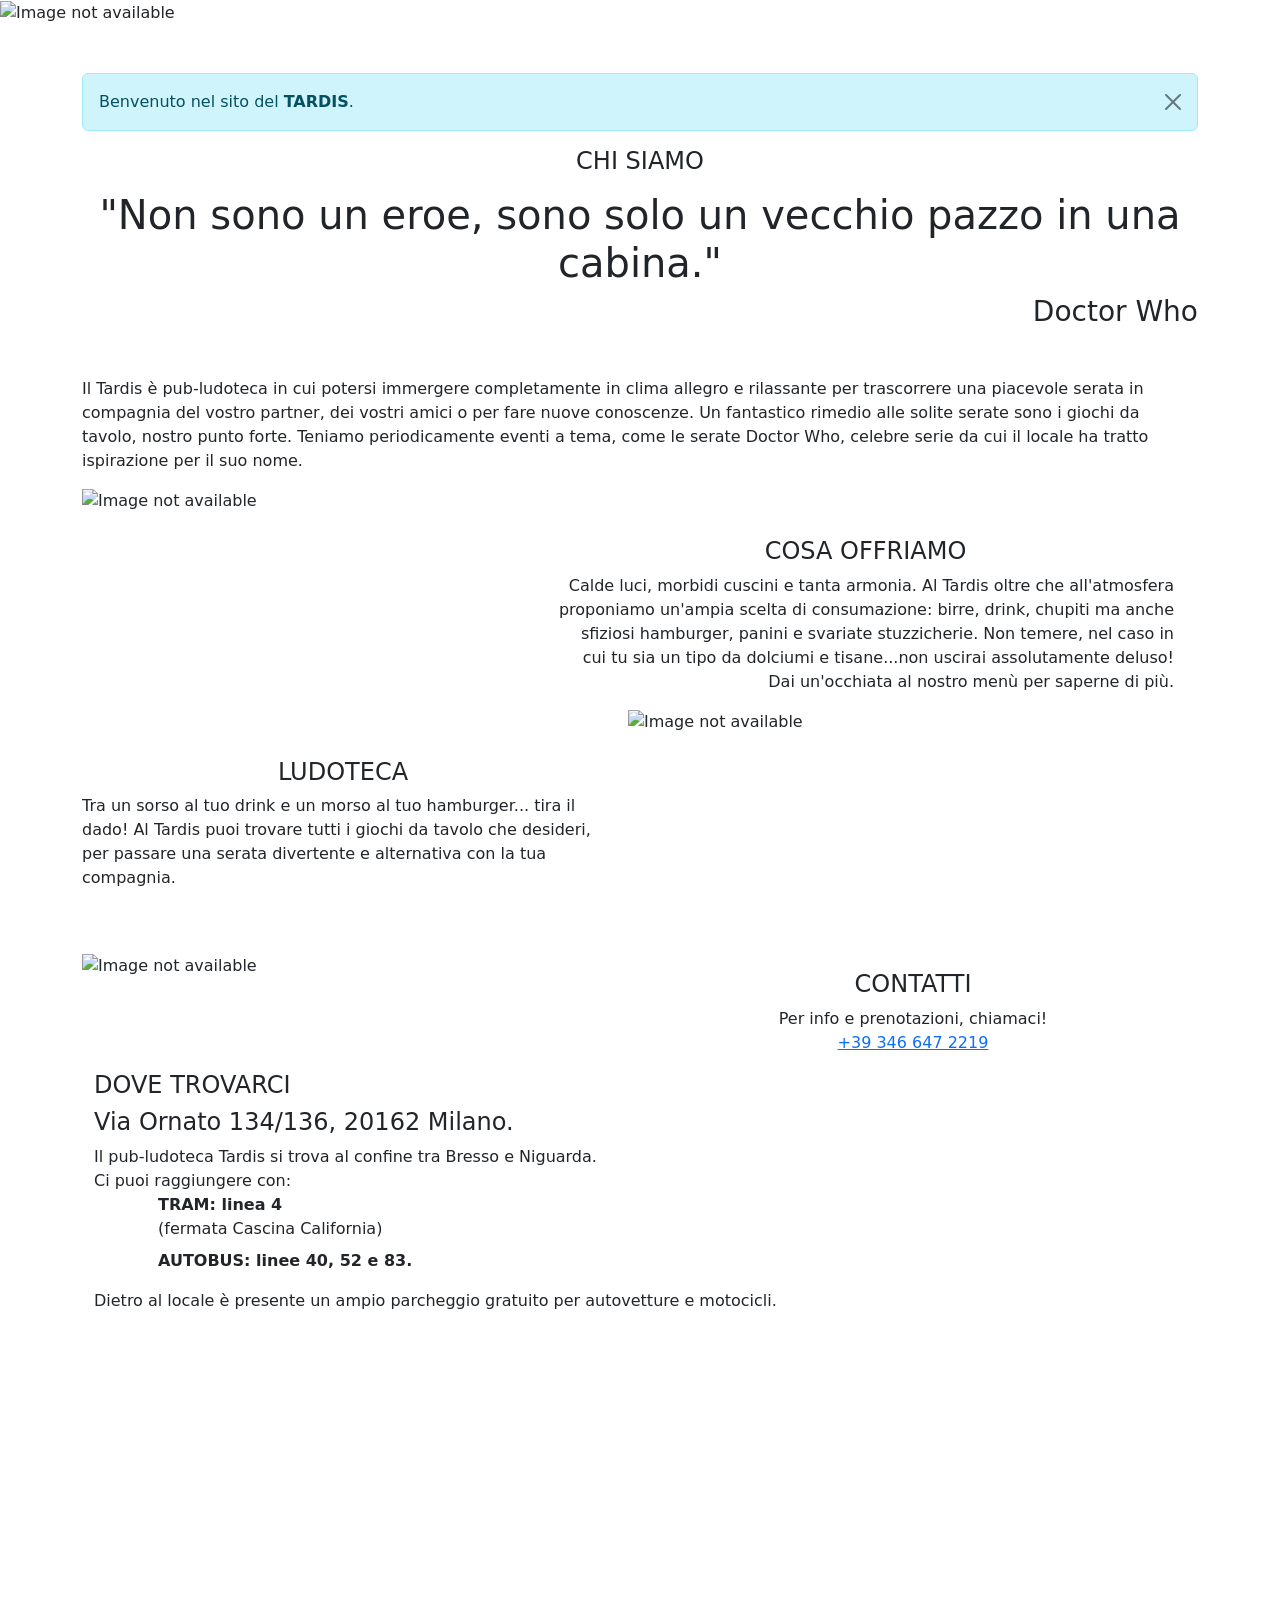
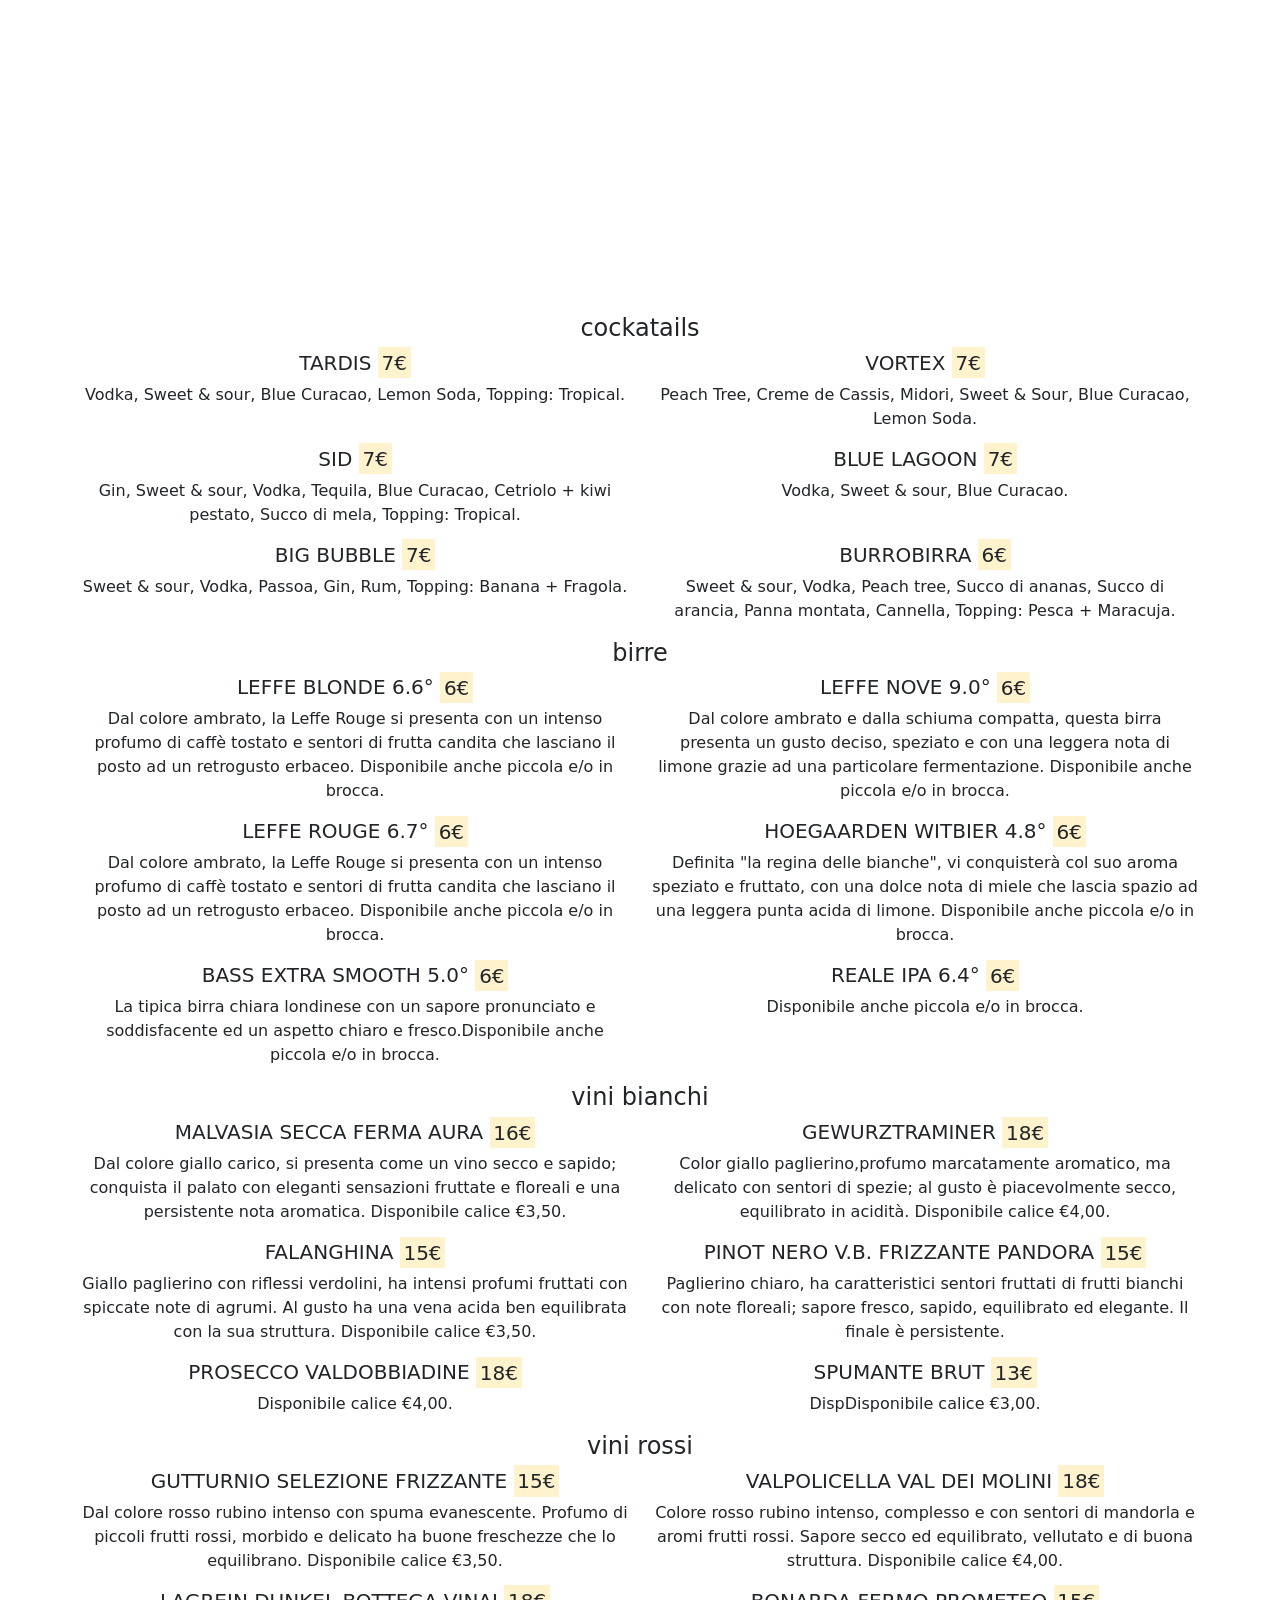
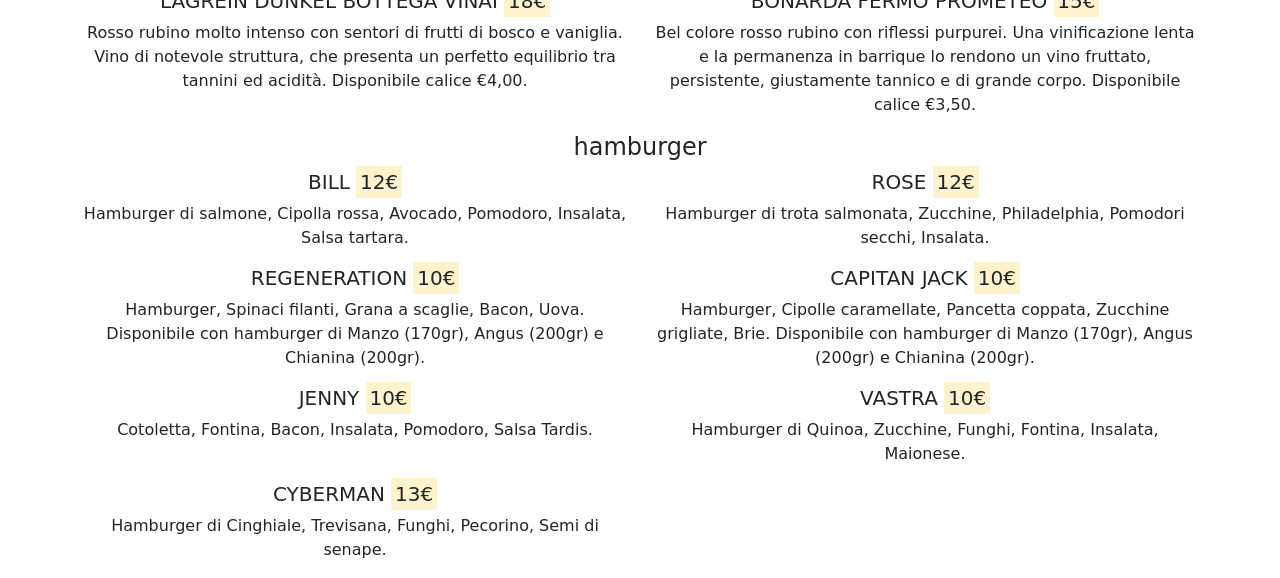
==== BTS_4.1.html @ bf045341 "html" ====
<!DOCTYPE html>
<html lang="en">
    <head>
        <meta charset="UTF-8">
        <meta http-equiv="X-UA-Compatible" content="IE=edge">
        <meta name="viewport" content="width=device-width, initial-scale=1.0">
    
        <title>TARDIS</title>
    
        <link rel="stylesheet" href="https://cdn.jsdelivr.net/npm/bootstrap@5.2.2/dist/css/bootstrap.min.css">
        <link rel="stylesheet" href="BTS_4.css">
        <link rel="preconnect" href="https://fonts.googleapis.com">
        <link rel="preconnect" href="https://fonts.gstatic.com" crossorigin>
        <link href="https://fonts.googleapis.com/css2?family=Josefin+Sans:wght@400;700&display=swap" rel="stylesheet">
        <link rel="preconnect" href="https://fonts.googleapis.com">
        <link rel="preconnect" href="https://fonts.gstatic.com" crossorigin>
        <link href="https://fonts.googleapis.com/css2?family=Indie+Flower&family=Josefin+Sans:wght@400;700&display=swap" rel="stylesheet">
        <link rel="preconnect" href="https://fonts.googleapis.com">
        <link rel="preconnect" href="https://fonts.gstatic.com" crossorigin>
        <link href="https://fonts.googleapis.com/css2?family=Indie+Flower&family=Josefin+Slab:wght@300&display=swap" rel="stylesheet">

        <script src="https://cdn.jsdelivr.net/npm/bootstrap@5.2.2/dist/js/bootstrap.bundle.min.js"></script>
        <script src="https://ajax.googleapis.com/ajax/libs/jquery/3.6.1/jquery.min.js"></script>
    </head>
    
    <body>
        <!-- HEADER  -->

        <header>
            <nav class="navbar navbar-dark navbar-expand-lg fixed-top">
                <div class="container-fluid">
                    <a class="navbar-brand primary" href="#">TARDIS</a>

                    <button class="navbar-toggler" type="button" data-bs-toggle="offcanvas" data-bs-target="#offcanvasNavbar" aria-controls="offcanvasNavbar">
                        <span class="navbar-toggler-icon"></span>
                    </button>
                  
                    <div class="offcanvas offcanvas-end bg-dark" tabindex="-1" id="offcanvasNavbar" aria-labelledby="offcanvasNavbarLabel">      
                        <div class="offcanvas-body">
                            <div class="offcanvas-header">
                                <h3 class="offcanvas-title text-light" id="offcanvasNavbarLabel">Tardis</h3>
                                <button type="button" class="btn-close" data-bs-dismiss="offcanvas" aria-label="Close"></button>
                            </div>

                            <ul class="navbar-nav justify-content-center flex-grow-1 pe-3">
                                
                                <li class="nav-item">
                                  <a class="nav-link" href="#hero1">Chi Siamo</a>
                                </li>
                                
                                <li class="nav-item">
                                  <a class="nav-link" href="#hero2">Come e Dove trovarci</a>
                                </li>
                                
                                <li class="nav-item dropdown">
                                    <a class="nav-link dropdown-toggle" href="#hero3" role="button" data-bs-toggle="dropdown" aria-expanded="false">
                                        Menu
                                    </a>
                                    <ul class="dropdown-menu dropdown-menu-dark bg-dark">
                                        <li><a class="dropdown-item" href="#cocktails">Cocktails</a></li>
                                        <li><a class="dropdown-item" href="#birre">Birre</a></li>
                                        <li><a class="dropdown-item" href="#vini_bianchi">Vini Bianchi</a></li>
                                        <li><a class="dropdown-item" href="#vini_rossi">Vini Rossi</a></li>
                                        <li><a class="dropdown-item" href="#hamburger">Hamburger</a></li>
                                    </ul>
                                </li>
                            </ul>
                        </div>
                    </div>
                </div>
            </nav>
            
            <img class="img-fluid" src="img/vetrina.jpg" width="100%" alt="Image not available">
        </header>  

        <!-- HERO1 -->

        <section class="position-relative hero1" id="hero1">
            <main class="container pt-5 hero1-content">
                <div class="alert alert-info alert-dismissible fade show" role="alert">
                    Benvenuto nel sito del <strong>TARDIS</strong>.
                    <button type="button" class="btn-close" data-bs-dismiss="alert" aria-label="Close"></button>
                </div>

                <h4 class="text-center secondary">CHI SIAMO</h4>

                <h1 class="text-center mt-3">"Non sono un eroe, sono solo un vecchio pazzo in una cabina."</h1>
                <h3 class="text-end">Doctor Who</h3>
                <p class="mt-5 normal-text" id="spiegazione">Il Tardis è pub-ludoteca in cui potersi immergere completamente in clima allegro e rilassante per trascorrere una piacevole serata in compagnia del vostro partner, dei vostri amici o per fare nuove conoscenze. Un fantastico rimedio alle solite serate sono i giochi da tavolo, nostro punto forte. Teniamo periodicamente eventi a tema, come le serate Doctor Who, celebre serie da cui il locale ha tratto ispirazione per il suo nome.</p>


                <section class="row" id="first">
                    <img class="img-fluid col-md-5" src="img/hall.jpg" alt="Image not available">
                    <div class="row col-md-7">
                        <h4 class="text-center secondary col-12 mt-5">COSA OFFRIAMO</h4>
                        <p class="text-end col-12">Calde luci, morbidi cuscini e tanta armonia. Al Tardis oltre che all'atmosfera proponiamo un'ampia scelta di consumazione: birre, drink, chupiti ma anche sfiziosi hamburger, panini e svariate stuzzicherie. Non temere, nel caso in cui tu sia un tipo da dolciumi e tisane...non uscirai assolutamente deluso! Dai un'occhiata al nostro menù per saperne di più.</p>
                    </div>
                </section>

                <section class="row mt-10">
                    <div class="row col-md-6">
                        <h4 class="text-center secondary col-12 mt-5">LUDOTECA</h4>
                        <p class="col-12">Tra un sorso al tuo drink e un morso al tuo hamburger... tira il dado! Al Tardis puoi trovare tutti i giochi da tavolo che desideri, per passare una serata divertente e alternativa con la tua compagnia. </p>
                    </div>
                    <img class="img-fluid col-md-6" src="img/clienti.jpg" alt="Image not available">
                </section>
            </main>
        </section>

        <section class="background mt-10" id="background">
        </section>

        <section class="position-relative mt-5 hero2" id="hero2">
            <main class="container hero2-content">
                <section class="row">
                    <img class="img-fluid col-md-6" src="img/barman.jpg" alt="Image not available">
                    <div class="row col-md-6">
                        <h4 class="text-center secondary col-12 mt-3">CONTATTI</h4>
                        <p class="text-center col-12">Per info e prenotazioni, chiamaci!<br>
                            <a href="tel:346-6472219">+39 346 647 2219</a></p>
                    </div>
                </section>

                <section class="container mt-10">
                    <h4 class="text-start secondary">DOVE TROVARCI</h4>
                    <h4 class="intro-text">Via Ornato 134/136, 20162 Milano.</h4>
                    <p class="normal-text mb-0">Il pub-ludoteca Tardis si trova al confine tra Bresso e Niguarda.<br>
                        Ci puoi raggiungere con:</p>
                    <dl style="margin-left: 4rem;">
                        <dt>TRAM: linea 4</dt> 
                        <dd>(fermata Cascina California)</dd>
                        <dt>AUTOBUS: linee 40, 52 e 83.</dt>
                    </dl>
                    <p class="normal-text">Dietro al locale è presente un ampio parcheggio gratuito per autovetture e motocicli.</p>
                    <iframe src="https://www.google.com/maps/embed?pb=!1m18!1m12!1m3!1d2795.3190366013405!2d9.19042831540846!3d45.523785079101664!2m3!1f0!2f0!3f0!3m2!1i1024!2i768!4f13.1!3m3!1m2!1s0x4786c0b019adc2fd%3A0x4c03f3bc5e8f3fd5!2sTardis%20Pub%20Birreria%20Ludoteca!5e0!3m2!1sen!2sus!4v1668813695430!5m2!1sen!2sus" width="100%" height="450" style="border:0; margin-bottom: 5rem;" allowfullscreen="" loading="lazy" referrerpolicy="no-referrer-when-downgrade"></iframe>
                </section>
            </main>
        </section>

        <section class="position-relative mt-5 hero3" id="hero3">
            <main class="container col-12 text-center">
                <h4 class="intro-text text-center secondary" id="cocktails">cockatails</h4>
                
                <div class="row">
                    <section class="col-md-6 hero2-content">
                        <h5>TARDIS <mark>7€</mark></h5>
                        <p class="primary">Vodka, Sweet & sour, Blue Curacao, Lemon Soda, Topping: Tropical.</p>
                    </section>

                    <section class="col-md-6 hero2-content">
                        <h5>VORTEX <mark>7€</mark></h5>
                        <p class="primary">Peach Tree, Creme de Cassis, Midori, Sweet & Sour, Blue Curacao, Lemon Soda.</p>
                    </section>

                    <section class="col-md-6 hero2-content">
                        <h5>SID <mark>7€</mark></h5>
                        <p class="primary">Gin, Sweet & sour, Vodka, Tequila, Blue Curacao, Cetriolo + kiwi pestato, Succo di mela, Topping: Tropical.</p>
                    </section>

                    <section class="col-md-6 hero2-content">
                        <h5>BLUE LAGOON <mark>7€</mark></h5>
                        <p class="primary">Vodka, Sweet & sour, Blue Curacao.</p>
                    </section>

                    <section class="col-md-6 hero2-content">
                        <h5>BIG BUBBLE <mark>7€</mark></h5>
                        <p class="primary">Sweet & sour, Vodka, Passoa, Gin, Rum, Topping: Banana + Fragola.</p>
                    </section>

                    <section class="col-md-6 hero2-content">
                        <h5>BURROBIRRA <mark>6€</mark></h5>
                        <p class="primary">Sweet & sour, Vodka, Peach tree, Succo di ananas, Succo di arancia, Panna montata, Cannella, Topping: Pesca + Maracuja.</p>
                    </section>
                </div>
            </main>

            <main class="container col-12 text-center">
                <h4 class="intro-text text-center secondary" id="birre">birre</h4>
                
                <div class="row">
                    <section class="col-md-6 hero2-content">
                        <h5>LEFFE BLONDE 6.6° <mark>6€</mark></h5>
                        <p class="primary">Dal colore ambrato, la Leffe Rouge si presenta con un intenso profumo di caffè tostato e sentori di frutta candita che lasciano il posto ad un retrogusto erbaceo. Disponibile anche piccola e/o in brocca.</p>
                    </section>

                    <section class="col-md-6 hero2-content">
                        <h5>LEFFE NOVE 9.0° <mark>6€</mark></h5>
                        <p class="primary">Dal colore ambrato e dalla schiuma compatta, questa birra presenta un gusto deciso, speziato e con una leggera nota di limone grazie ad una particolare fermentazione. Disponibile anche piccola e/o in brocca.</p>
                    </section>

                    <section class="col-md-6 hero2-content">
                        <h5>LEFFE ROUGE 6.7° <mark>6€</mark></h5>
                        <p class="primary">Dal colore ambrato, la Leffe Rouge si presenta con un intenso profumo di caffè tostato e sentori di frutta candita che lasciano il posto ad un retrogusto erbaceo. Disponibile anche piccola e/o in brocca.</p>
                    </section>

                    <section class="col-md-6 hero2-content">
                        <h5>HOEGAARDEN WITBIER 4.8° <mark>6€</mark></h5>
                        <p class="primary">Definita "la regina delle bianche", vi conquisterà col suo aroma speziato e fruttato, con una dolce nota di miele che lascia spazio ad una leggera punta acida di limone. Disponibile anche piccola e/o in brocca.</p>
                    </section>

                    <section class="col-md-6 hero2-content">
                        <h5>BASS EXTRA SMOOTH 5.0° <mark>6€</mark></h5>
                        <p class="primary">La tipica birra chiara londinese con un sapore pronunciato e soddisfacente ed un aspetto chiaro e fresco.Disponibile anche piccola e/o in brocca.</p>
                    </section>

                    <section class="col-md-6 hero2-content">
                        <h5>REALE IPA 6.4° <mark>6€</mark></h5>
                        <p class="primary">Disponibile anche piccola e/o in brocca.</p>
                    </section>
                </div>
            </main>

            <main class="container col-12 text-center">
                <h4 class="intro-text text-center secondary" id="vini_bianchi">vini bianchi</h4>
                
                <div class="row">
                    <section class="col-md-6 hero2-content">
                        <h5>MALVASIA SECCA FERMA AURA <mark>16€</mark></h5>
                        <p class="primary">Dal colore giallo carico, si presenta come un vino secco e sapido; conquista il palato con eleganti sensazioni fruttate e floreali e una persistente nota aromatica. Disponibile calice €3,50.</p>
                    </section>

                    <section class="col-md-6 hero2-content">
                        <h5>GEWURZTRAMINER <mark>18€</mark></h5>
                        <p class="primary">Color giallo paglierino,profumo marcatamente aromatico, ma delicato con sentori di spezie; al gusto è piacevolmente secco, equilibrato in acidità. Disponibile calice €4,00.</p>
                    </section>

                    <section class="col-md-6 hero2-content">
                        <h5>FALANGHINA <mark>15€</mark></h5>
                        <p class="primary">Giallo paglierino con riflessi verdolini, ha intensi profumi fruttati con spiccate note di agrumi. Al gusto ha una vena acida ben equilibrata con la sua struttura. Disponibile calice €3,50.</p>
                    </section>

                    <section class="col-md-6 hero2-content">
                        <h5>PINOT NERO V.B. FRIZZANTE PANDORA <mark>15€</mark></h5>
                        <p class="primary">Paglierino chiaro, ha caratteristici sentori fruttati di frutti bianchi con note floreali; sapore fresco, sapido, equilibrato ed elegante. Il finale è persistente.</p>
                    </section>

                    <section class="col-md-6 hero2-content">
                        <h5>PROSECCO VALDOBBIADINE <mark>18€</mark></h5>
                        <p class="primary">Disponibile calice €4,00.</p>
                    </section>

                    <section class="col-md-6 hero2-content">
                        <h5>SPUMANTE BRUT <mark>13€</mark></h5>
                        <p class="primary">DispDisponibile calice €3,00.</p>
                    </section>
                </div>
            </main>

            <main class="container col-12 text-center">
                <h4 class="intro-text text-center secondary" id="vini_rossi">vini rossi</h4>
                
                <div class="row">
                    <section class="col-md-6 hero2-content">
                        <h5>GUTTURNIO SELEZIONE FRIZZANTE <mark>15€</mark></h5>
                        <p class="primary">Dal colore rosso rubino intenso con spuma evanescente. Profumo di piccoli frutti rossi, morbido e delicato ha buone freschezze che lo equilibrano. Disponibile calice €3,50.</p>
                    </section>

                    <section class="col-md-6 hero2-content">
                        <h5>VALPOLICELLA VAL DEI MOLINI <mark>18€</mark></h5>
                        <p class="primary">Colore rosso rubino intenso, complesso e con sentori di mandorla e aromi frutti rossi. Sapore secco ed equilibrato, vellutato e di buona struttura. Disponibile calice €4,00.</p>
                    </section>

                    <section class="col-md-6 hero2-content">
                        <h5>LAGREIN DUNKEL BOTTEGA VINAI <mark>18€</mark></h5>
                        <p class="primary">Rosso rubino molto intenso con sentori di frutti di bosco e vaniglia. Vino di notevole struttura, che presenta un perfetto equilibrio tra tannini ed acidità. Disponibile calice €4,00.</p>
                    </section>

                    <section class="col-md-6 hero2-content">
                        <h5>BONARDA FERMO PROMETEO <mark>15€</mark></h5>
                        <p class="primary">Bel colore rosso rubino con riflessi purpurei. Una vinificazione lenta e la permanenza in barrique lo rendono un vino fruttato, persistente, giustamente tannico e di grande corpo. Disponibile calice €3,50.</p>
                    </section>
                </div>
            </main>

            <main class="container col-12 text-center">
                <h4 class="intro-text text-center secondary" id="hamburger">hamburger</h4>
                
                <div class="row">
                    <section class="col-md-6 hero2-content">
                        <h5>BILL <mark>12€</mark></h5>
                        <p class="primary">Hamburger di salmone, Cipolla rossa, Avocado, Pomodoro, Insalata, Salsa tartara.</p>
                    </section>

                    <section class="col-md-6 hero2-content">
                        <h5>ROSE <mark>12€</mark></h5>
                        <p class="primary">Hamburger di trota salmonata, Zucchine, Philadelphia, Pomodori secchi, Insalata.</p>
                    </section>

                    <section class="col-md-6 hero2-content">
                        <h5>REGENERATION <mark>10€</mark></h5>
                        <p class="primary">Hamburger, Spinaci filanti, Grana a scaglie, Bacon, Uova. Disponibile con hamburger di Manzo (170gr), Angus (200gr) e Chianina (200gr).</p>
                    </section>

                    <section class="col-md-6 hero2-content">
                        <h5>CAPITAN JACK <mark>10€</mark></h5>
                        <p class="primary">Hamburger, Cipolle caramellate, Pancetta coppata, Zucchine grigliate, Brie. Disponibile con hamburger di Manzo (170gr), Angus (200gr) e Chianina (200gr).</p>
                    </section>

                    <section class="col-md-6 hero2-content">
                        <h5>JENNY <mark>10€</mark></h5>
                        <p class="primary">Cotoletta, Fontina, Bacon, Insalata, Pomodoro, Salsa Tardis.</p>
                    </section>

                    <section class="col-md-6 hero2-content">
                        <h5>VASTRA <mark>10€</mark></h5>
                        <p class="primary">Hamburger di Quinoa, Zucchine, Funghi, Fontina, Insalata, Maionese.</p>
                    </section>

                    <section class="col-md-6 hero2-content">
                        <h5>CYBERMAN <mark>13€</mark></h5>
                        <p class="primary">Hamburger di Cinghiale, Trevisana, Funghi, Pecorino, Semi di senape.</p>
                    </section>
                </div>
            </main>
        </section>
    </body>
    <script>
        $(window).scroll(function(){
            var scroll = $(window).scrollTop();
            $('#background').css({"background-positionY":+(-scroll/8)+'px'});
        });
    </script>
</html>
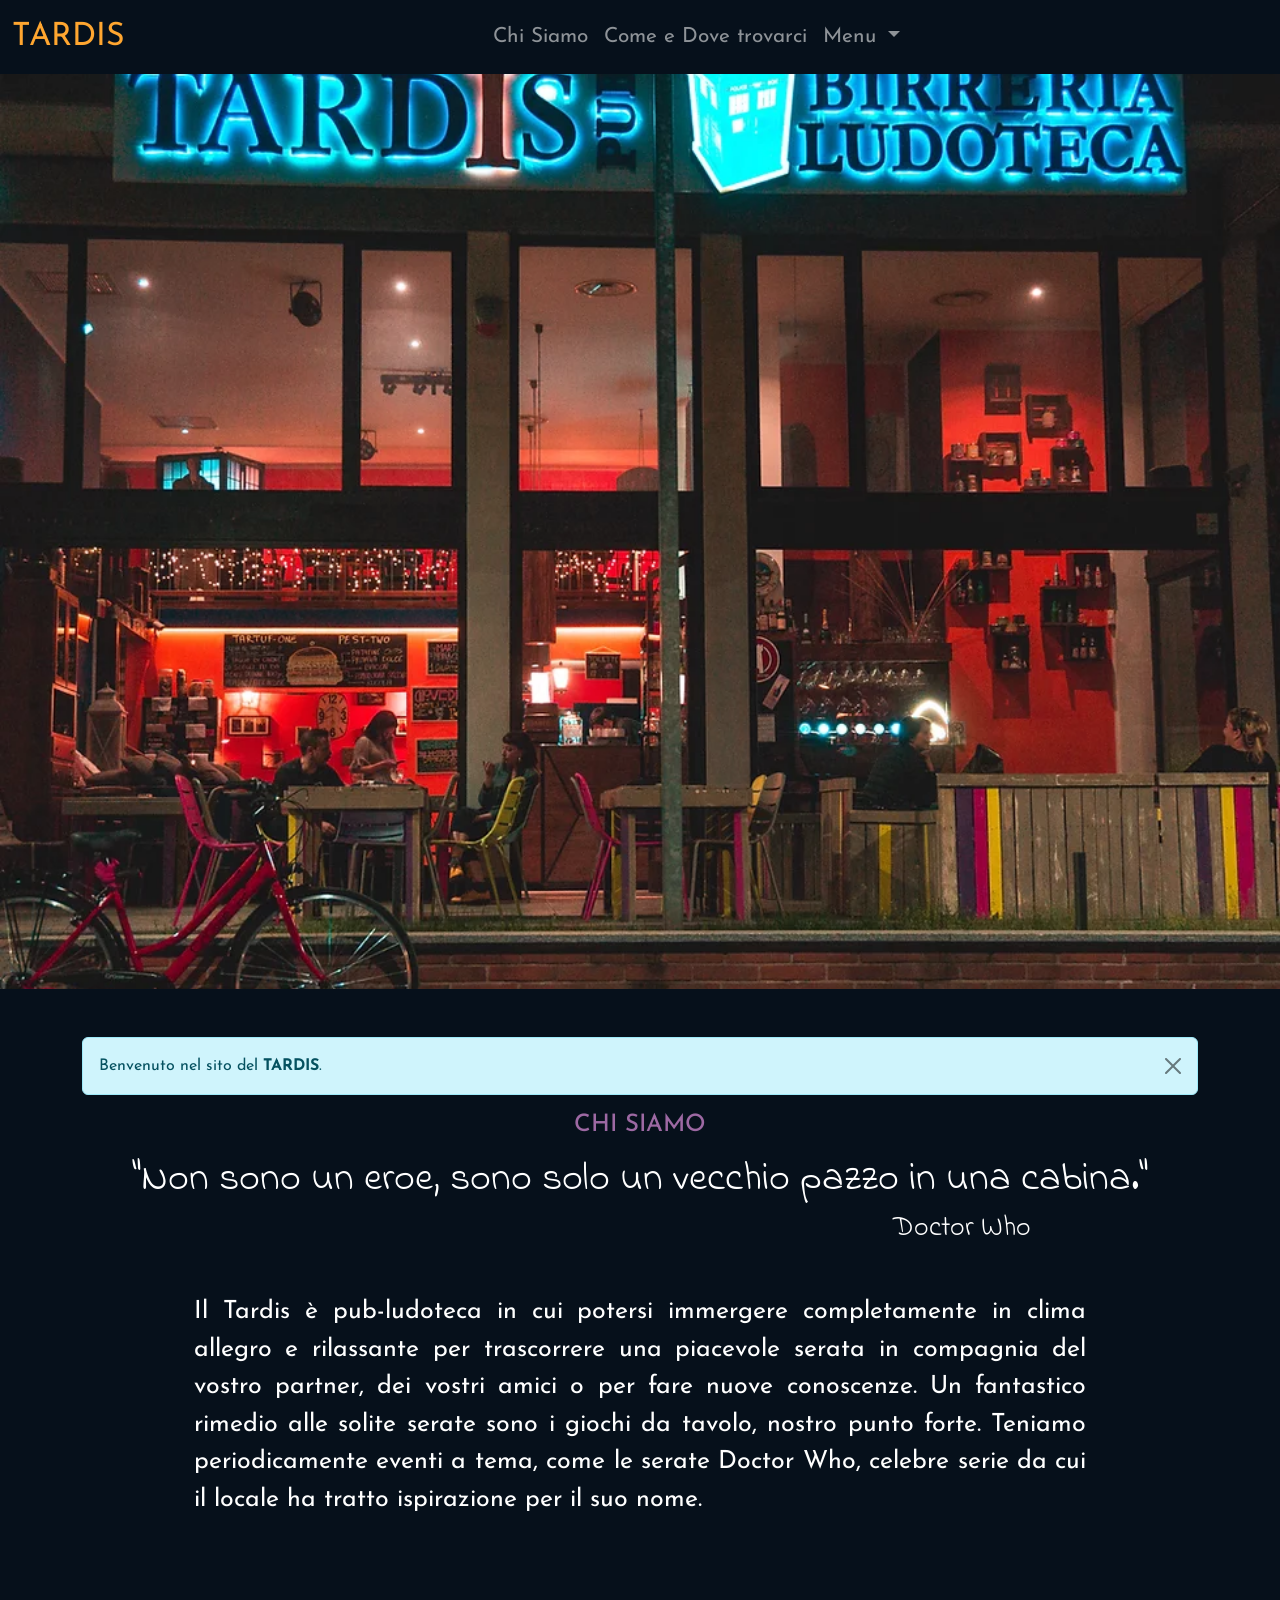
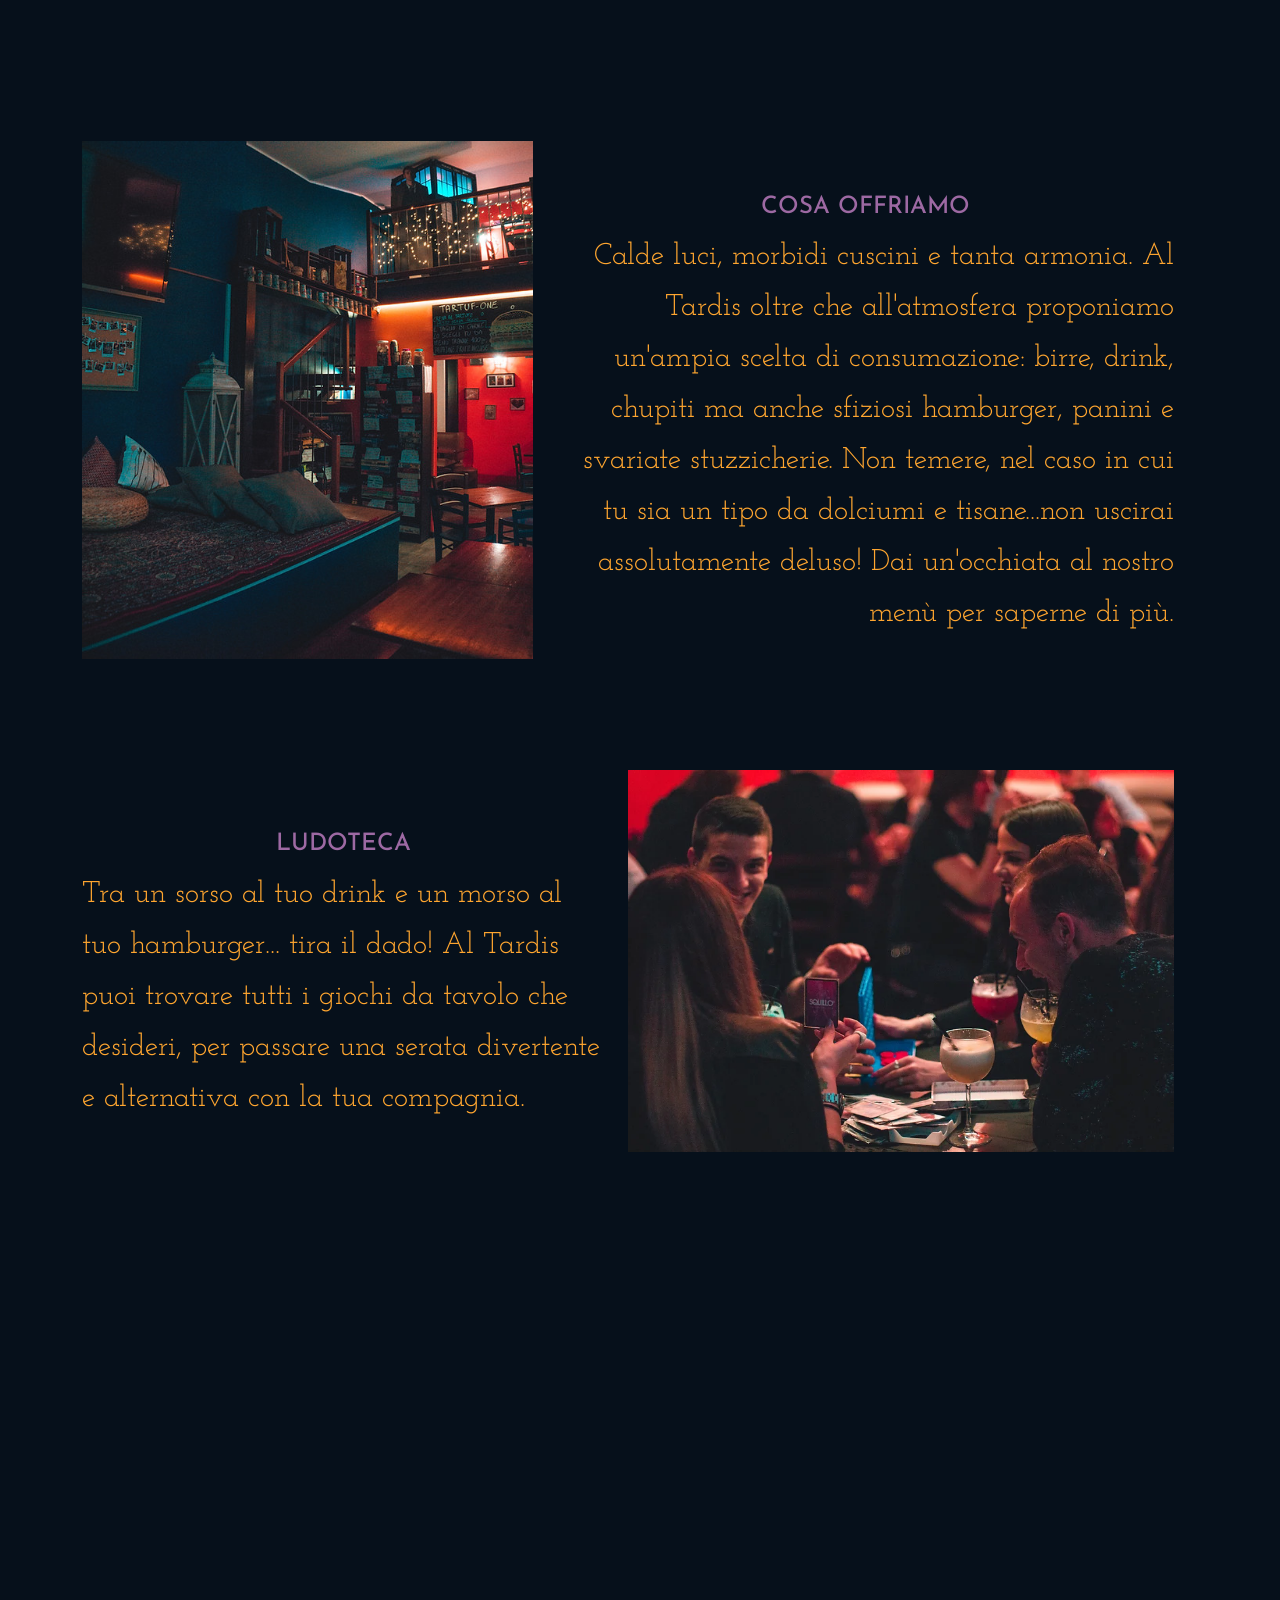
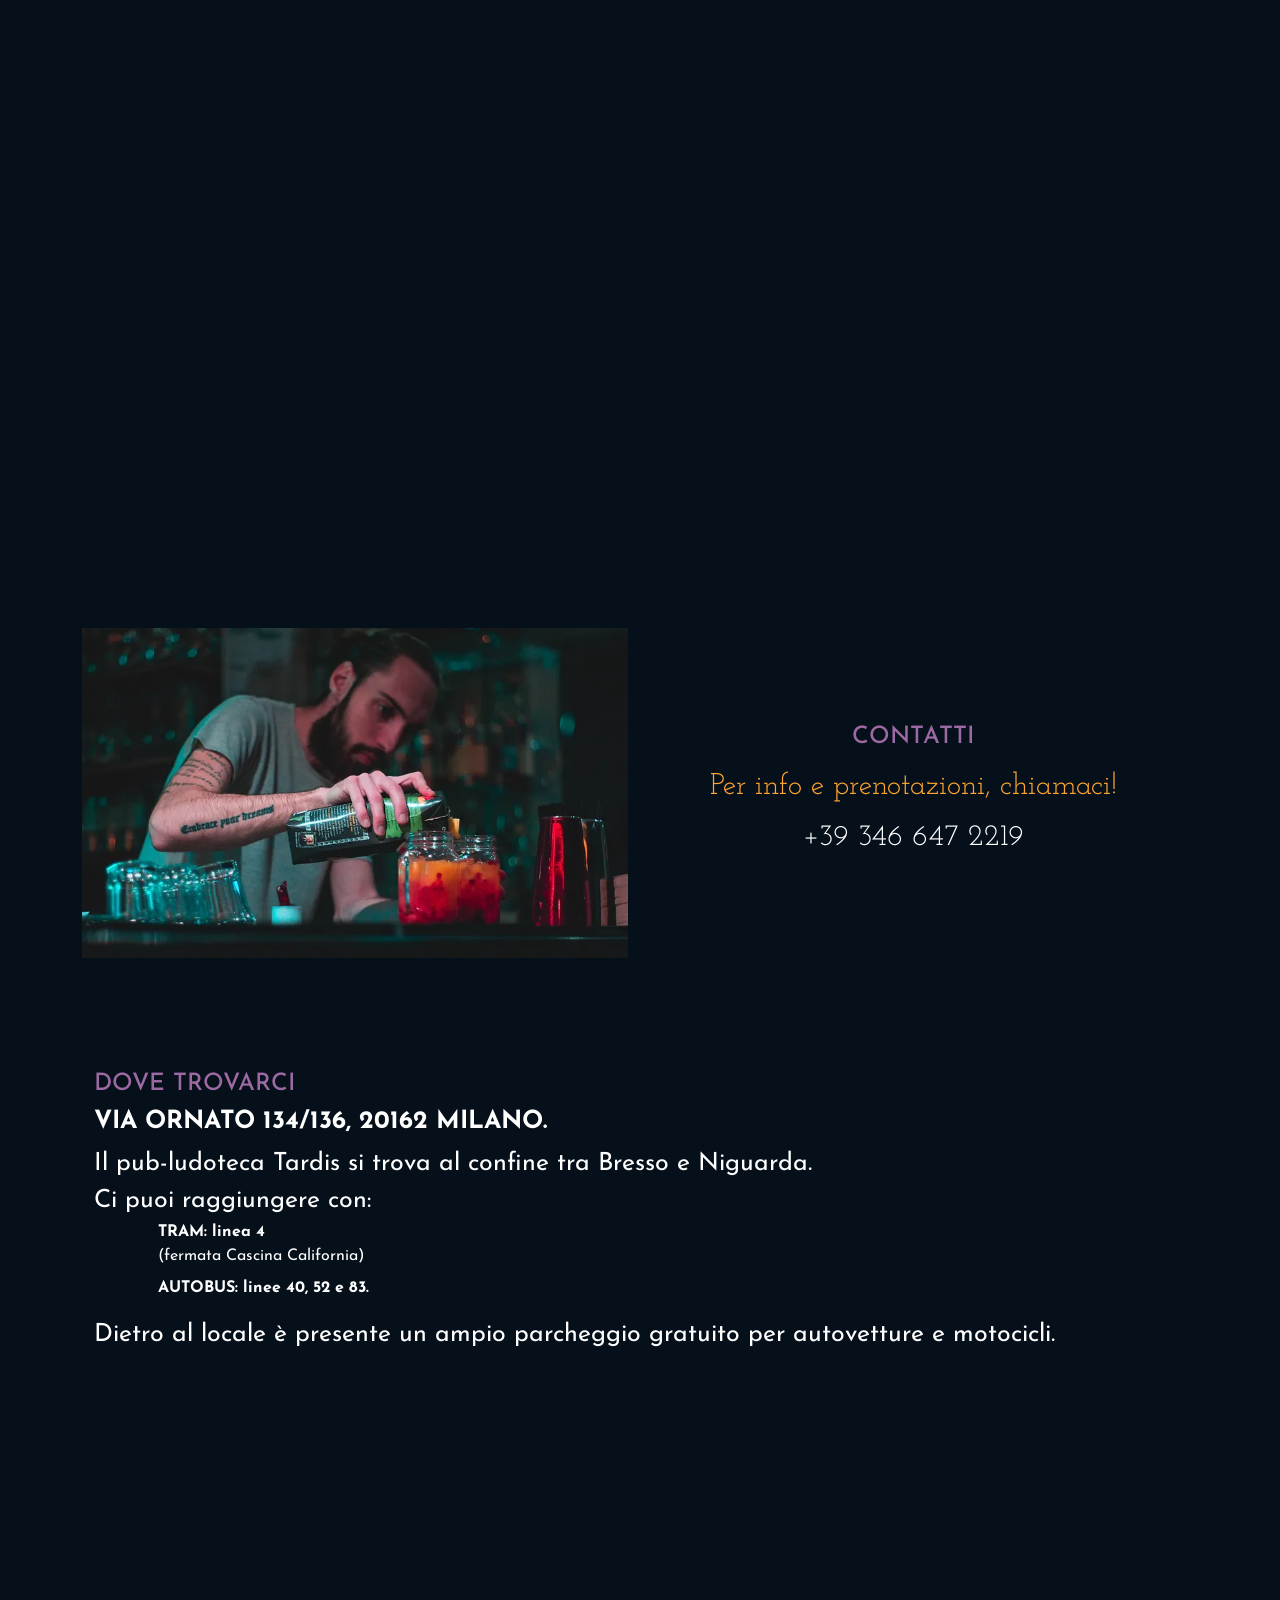
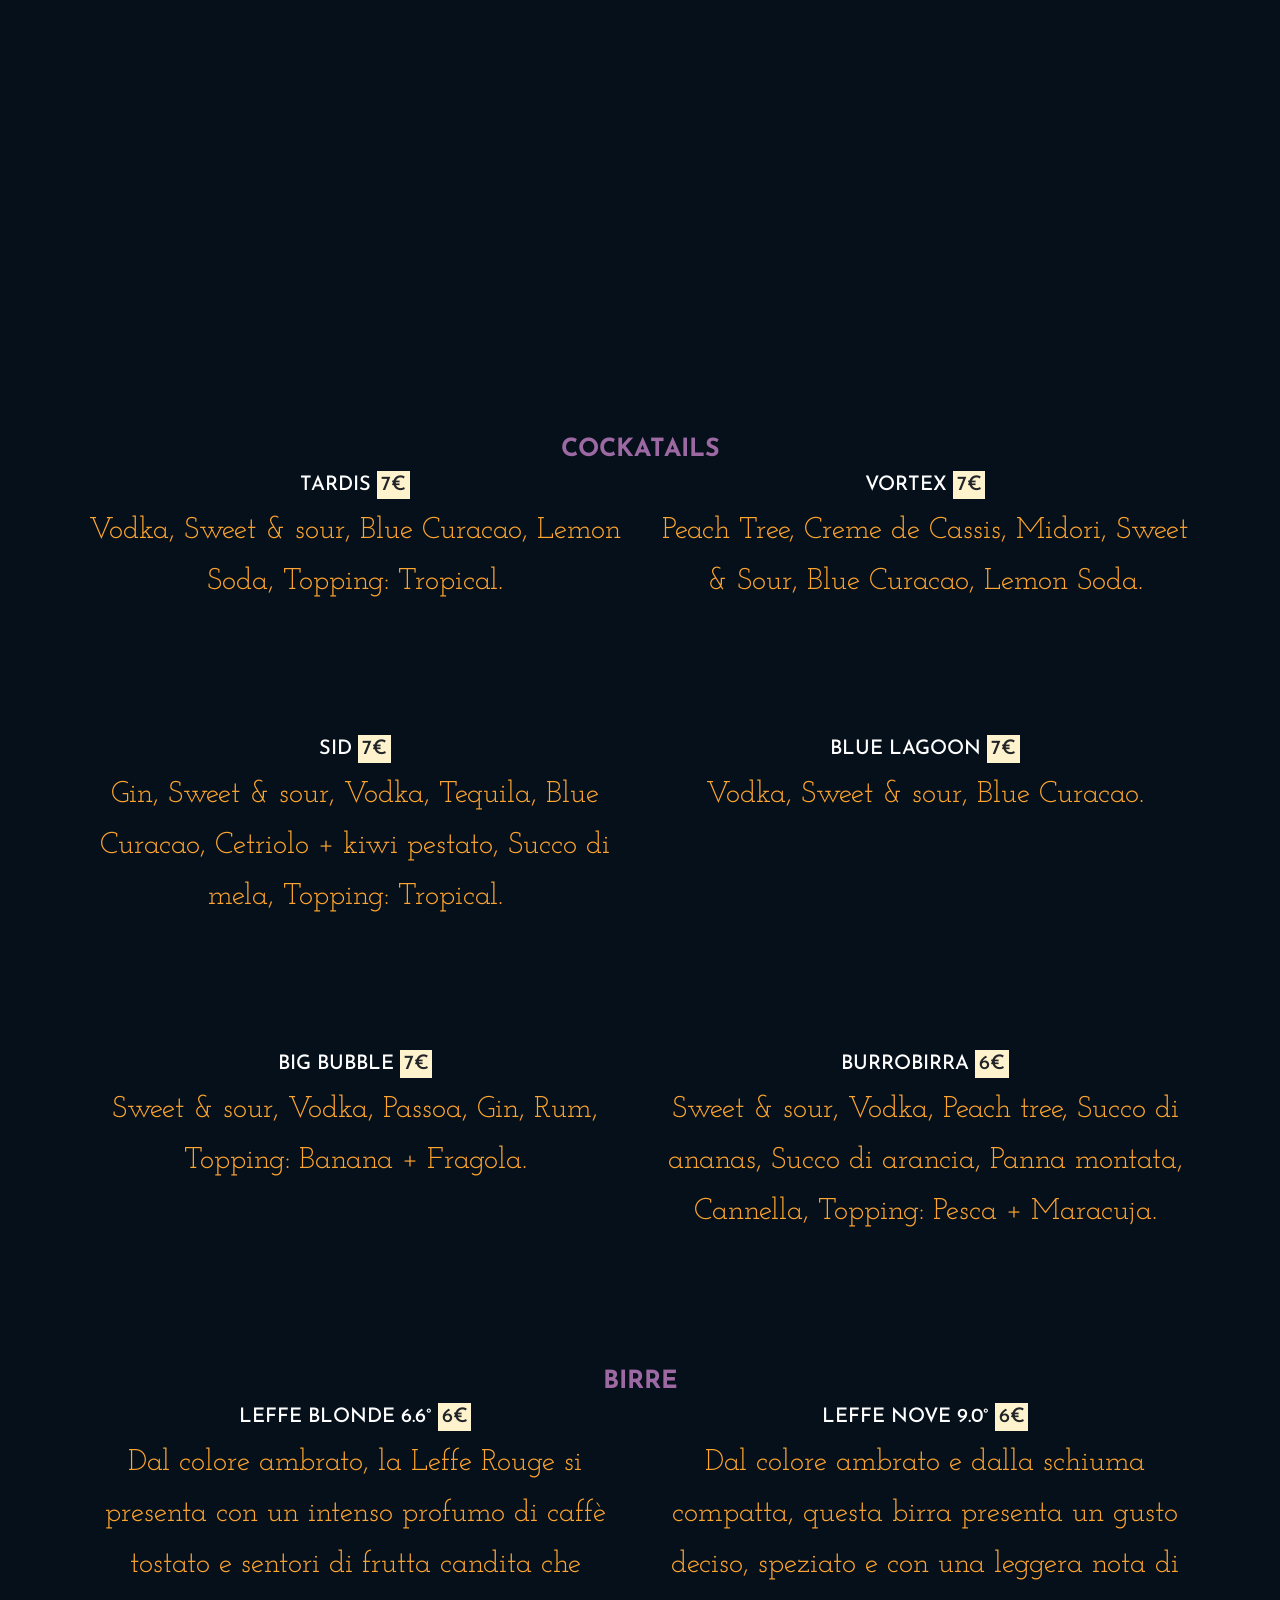
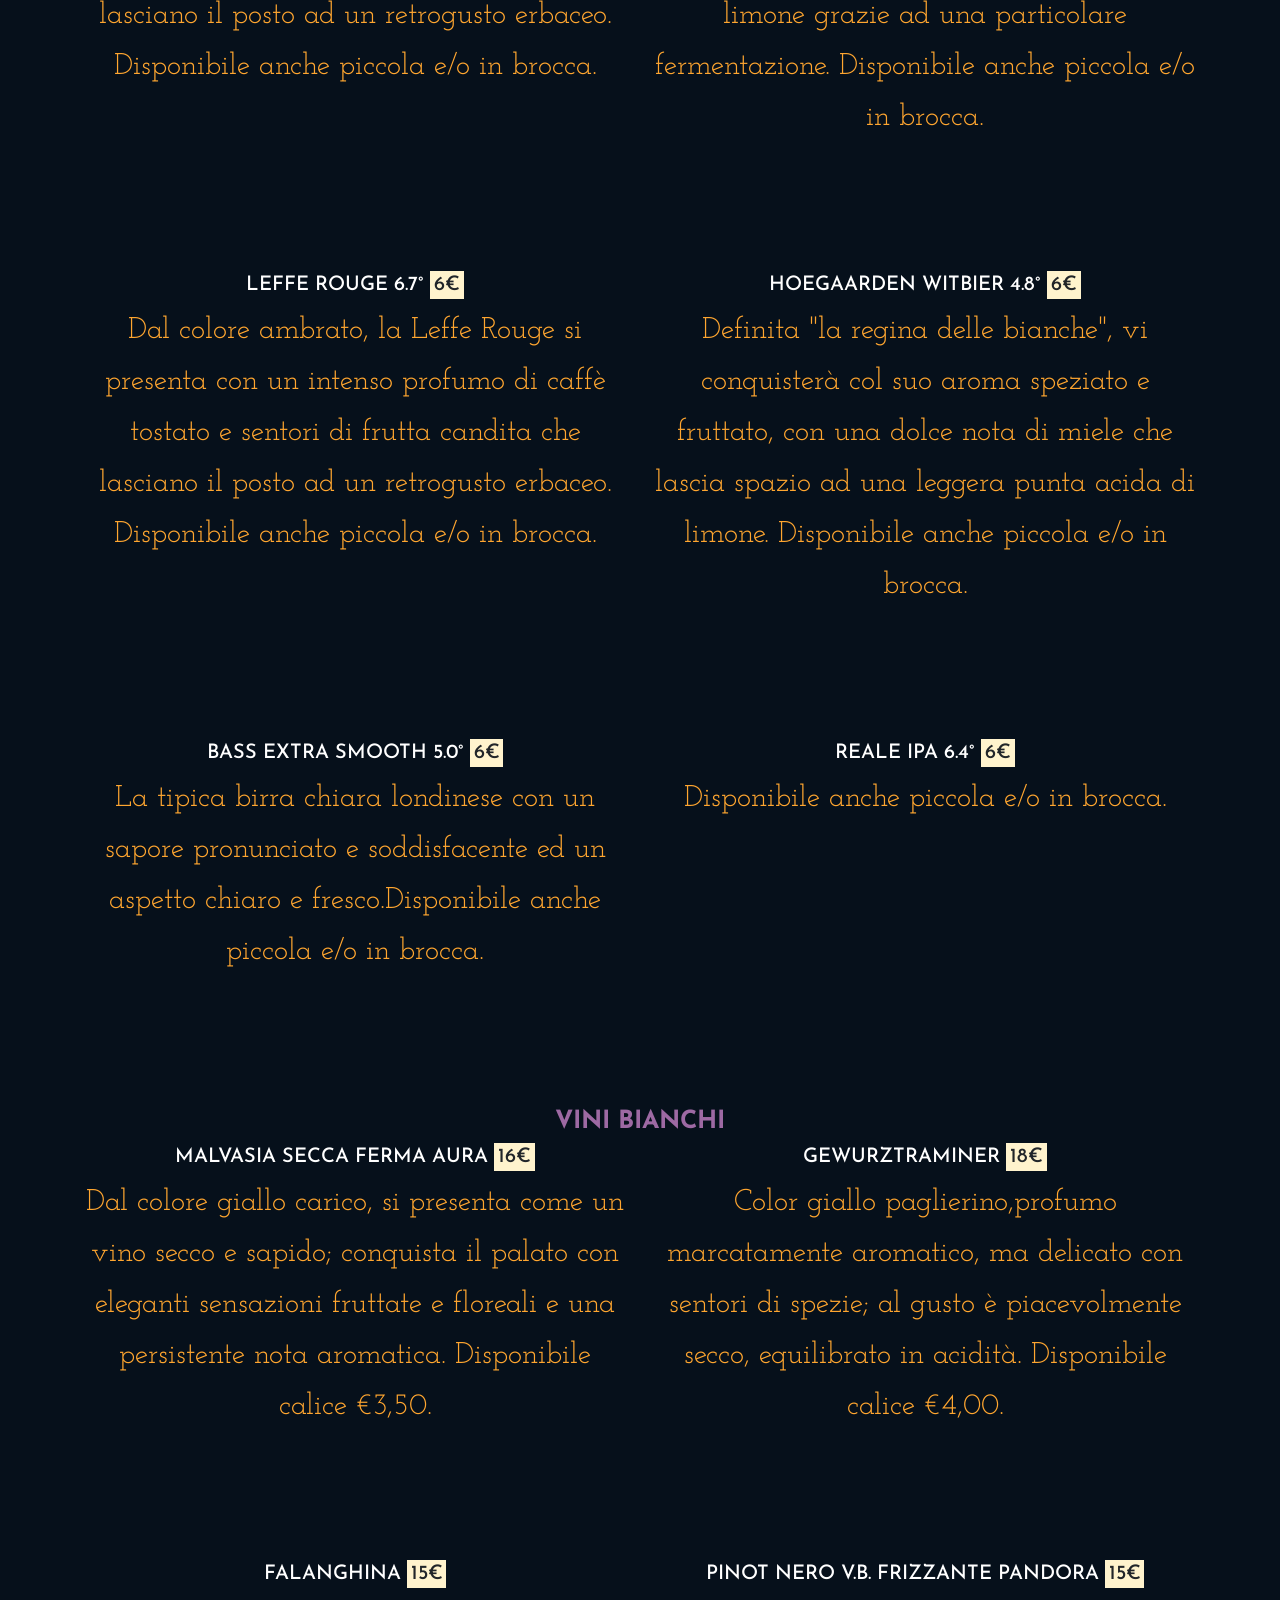
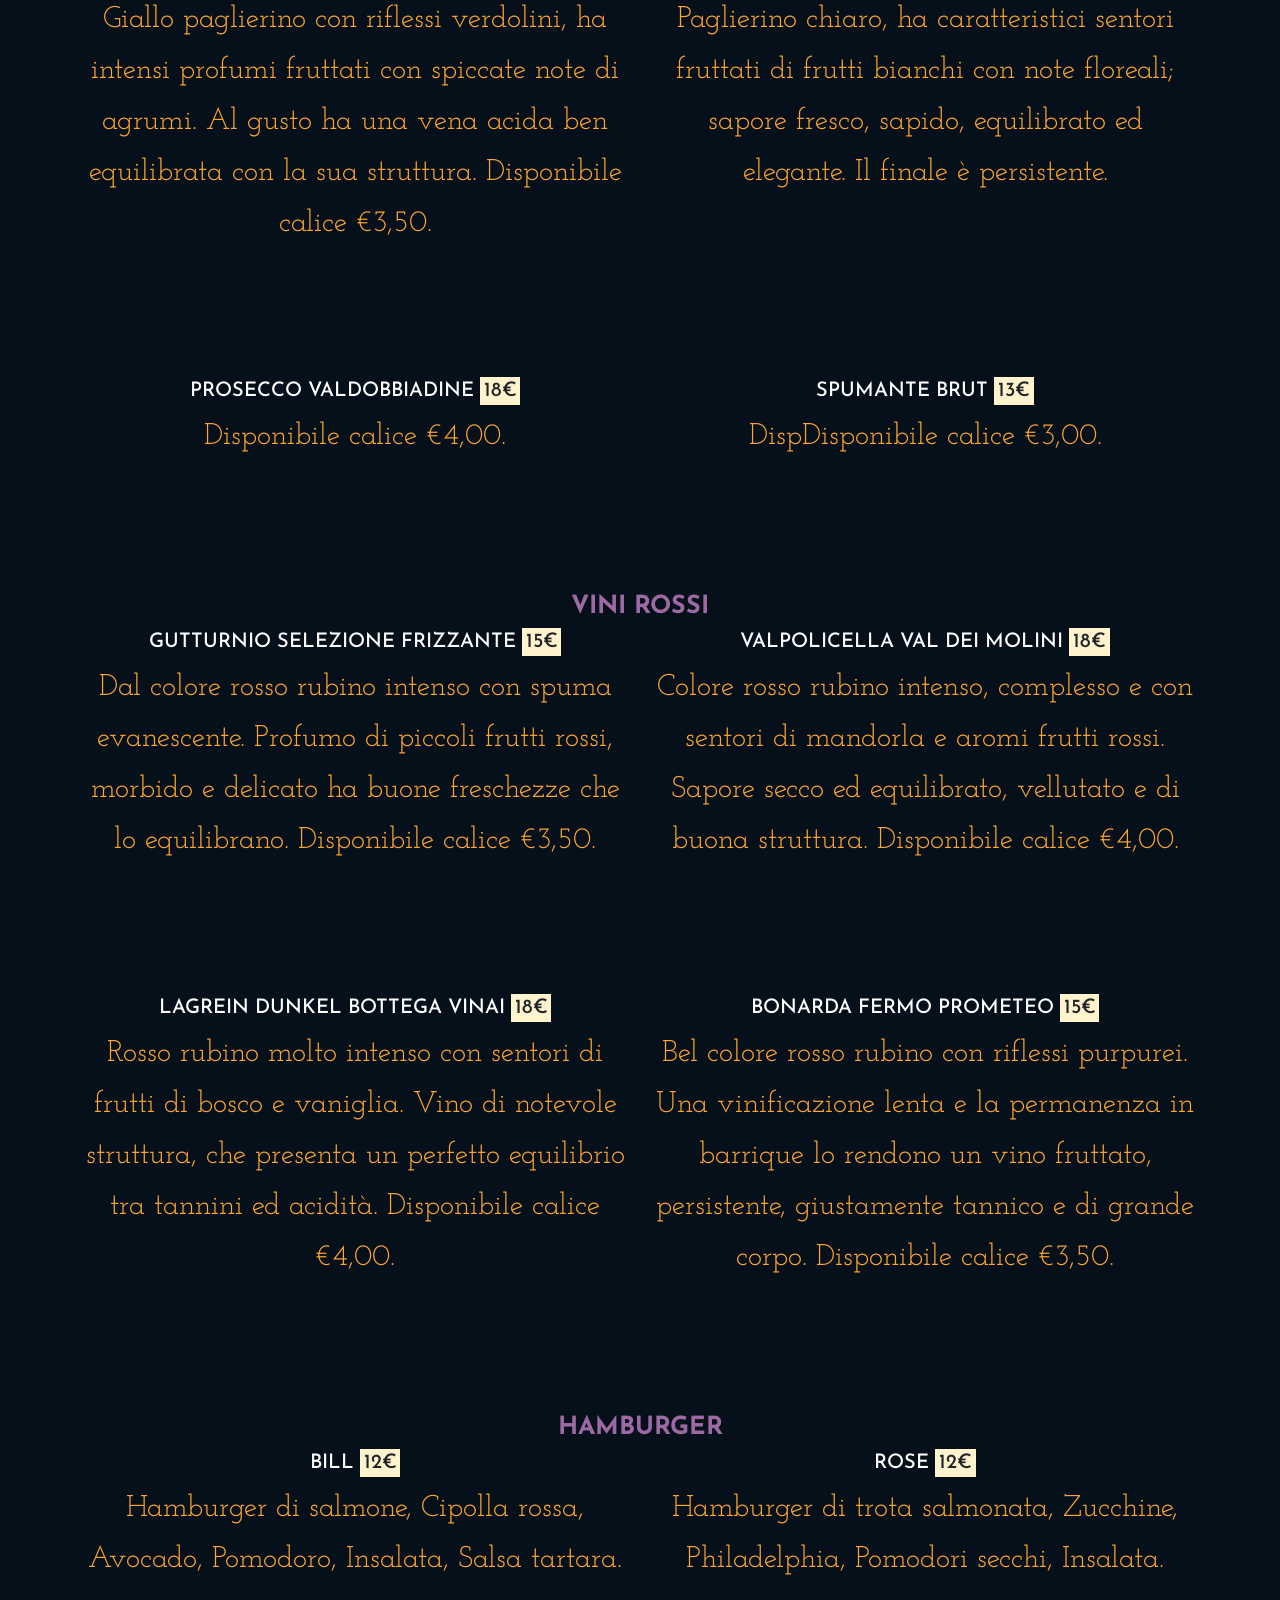
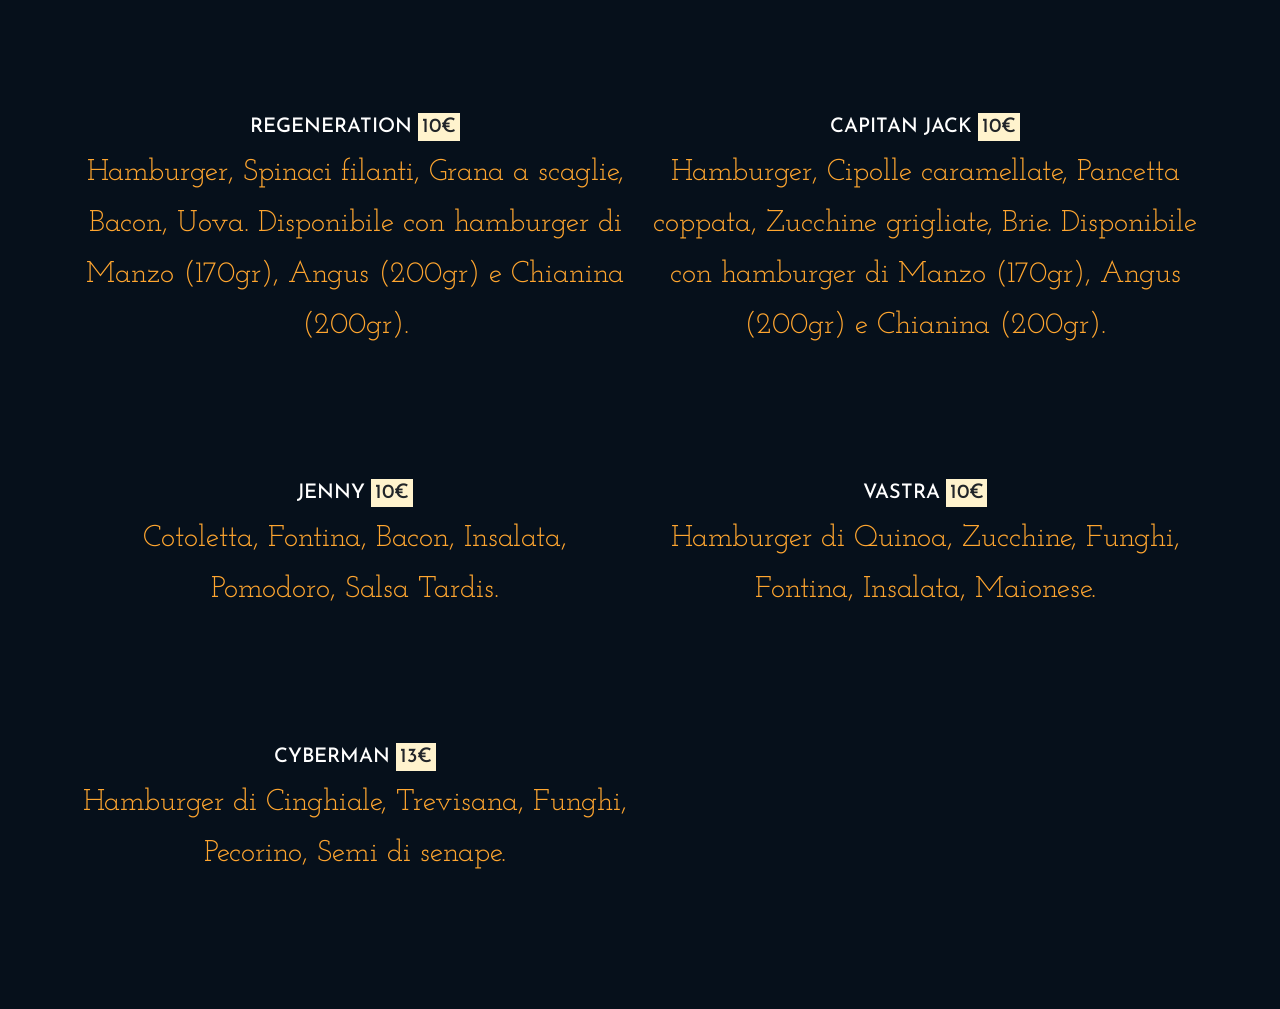
==== commit 2551cf49: "html" ====
--- a/BTS_4.1.html
+++ b/BTS_4.1.html
@@ -8,7 +8,7 @@
         <title>TARDIS</title>
     
         <link rel="stylesheet" href="https://cdn.jsdelivr.net/npm/bootstrap@5.2.2/dist/css/bootstrap.min.css">
-        <link rel="stylesheet" href="BTS_4.css">
+        <link rel="stylesheet" href="BTS_4/BTS_4.css">
         <link rel="preconnect" href="https://fonts.googleapis.com">
         <link rel="preconnect" href="https://fonts.gstatic.com" crossorigin>
         <link href="https://fonts.googleapis.com/css2?family=Josefin+Sans:wght@400;700&display=swap" rel="stylesheet">
@@ -70,7 +70,7 @@
                 </div>
             </nav>
             
-            <img class="img-fluid" src="img/vetrina.jpg" width="100%" alt="Image not available">
+            <img class="img-fluid" src="BTS_4/img/vetrina.jpg" width="100%" alt="Image not available">
         </header>  
 
         <!-- HERO1 -->
@@ -90,7 +90,7 @@
 
 
                 <section class="row" id="first">
-                    <img class="img-fluid col-md-5" src="img/hall.jpg" alt="Image not available">
+                    <img class="img-fluid col-md-5" src="BTS_4/img/hall.jpg" alt="Image not available">
                     <div class="row col-md-7">
                         <h4 class="text-center secondary col-12 mt-5">COSA OFFRIAMO</h4>
                         <p class="text-end col-12">Calde luci, morbidi cuscini e tanta armonia. Al Tardis oltre che all'atmosfera proponiamo un'ampia scelta di consumazione: birre, drink, chupiti ma anche sfiziosi hamburger, panini e svariate stuzzicherie. Non temere, nel caso in cui tu sia un tipo da dolciumi e tisane...non uscirai assolutamente deluso! Dai un'occhiata al nostro menù per saperne di più.</p>
@@ -102,7 +102,7 @@
                         <h4 class="text-center secondary col-12 mt-5">LUDOTECA</h4>
                         <p class="col-12">Tra un sorso al tuo drink e un morso al tuo hamburger... tira il dado! Al Tardis puoi trovare tutti i giochi da tavolo che desideri, per passare una serata divertente e alternativa con la tua compagnia. </p>
                     </div>
-                    <img class="img-fluid col-md-6" src="img/clienti.jpg" alt="Image not available">
+                    <img class="img-fluid col-md-6" src="BTS_4/img/clienti.jpg" alt="Image not available">
                 </section>
             </main>
         </section>
@@ -113,7 +113,7 @@
         <section class="position-relative mt-5 hero2" id="hero2">
             <main class="container hero2-content">
                 <section class="row">
-                    <img class="img-fluid col-md-6" src="img/barman.jpg" alt="Image not available">
+                    <img class="img-fluid col-md-6" src="BTS_4/img/barman.jpg" alt="Image not available">
                     <div class="row col-md-6">
                         <h4 class="text-center secondary col-12 mt-3">CONTATTI</h4>
                         <p class="text-center col-12">Per info e prenotazioni, chiamaci!<br>
--- a/BTS_4/BTS_4.css
+++ b/BTS_4/BTS_4.css
@@ -0,0 +1,146 @@
+/* ?Colors: #0c1713 - #9d69a3 - #1e1127 - #ffa630*/
+
+* {
+    margin: 0;
+    padding: 0;
+}
+
+/* !Body */
+
+body {
+    background-color: rgb(6,16,27);
+    overflow-x: hidden;
+    font-family: 'Josefin Sans', sans-serif;
+    color: #fff;
+}
+
+a {text-decoration: none; color: #fff; transition: 0.5s ease;}
+
+.big-text {font-size: 60px;}
+.med-text {font-size: 40px;}
+.normal-text {font-size: 25px;}
+.small-text {font-size: 12px;}
+
+.intro-text {
+    text-transform: uppercase; 
+    font-weight: bold;
+    font-size: 25px;
+}
+
+.primary {
+    color: #ffa630;
+}
+
+.secondary {
+    color: #9d69a3;
+}
+
+.mt-10 {
+    margin-top: 10%;
+}
+
+/* !Header */
+
+nav {
+    background-color: rgb(6,16,27);
+}
+
+.navbar-brand {
+    font-size: 200%;
+}
+
+.nav-item {
+    font-size: 130%;
+}
+
+.nav-item a:hover {
+    color: #ffa630;
+}
+
+.offcanvas-header {
+    padding: 16px 0;
+}
+
+/* !Hero1 */
+
+.hero1 {
+    background-color: rgb(6,16,27);
+    margin-top: -10%;
+}
+
+.hero1-content h4 {
+    margin: 0;
+}
+
+.hero1-content h1 {
+    font-family: 'Indie Flower', cursive;
+}
+
+.hero1-content h3 {
+    font-family: 'Indie Flower', cursive;
+    margin-bottom: 0;
+    margin-right: 15%;    
+}
+
+#spiegazione {
+    margin: 0 10%;
+    text-align: justify;
+}
+
+#first {
+    margin-top: 20%;
+}
+
+.row h4 {
+    align-self: flex-end;
+    margin-bottom: 10px;
+}
+
+.row p {
+    font-size: 30px;
+    color: #ffa630;
+    line-height: 1.7;
+    font-family: 'Josefin Slab', serif;
+}
+
+/* !Background */
+
+#background {
+    position: sticky;
+    background: url('img/teschi.jpg') center 100%;
+    height: 100vh;
+    width: 100%;    
+    background-size: 100%;
+    background-repeat: no-repeat;
+    background-attachment: fixed;
+}
+
+/* !Hero2 */
+
+.hero2 {
+    top: 0;
+    position: sticky;
+}
+
+.hero2-content {
+    margin-bottom: 10%;
+}
+
+.name {
+    float: left;
+}
+
+.prezzo {
+    float: right;
+}
+
+@media screen and (max-width: 992px) {
+    .row p {
+        font-size: 18px;
+        line-height: 1.5;
+    }
+
+    .background {
+        display: none;
+    }
+}
